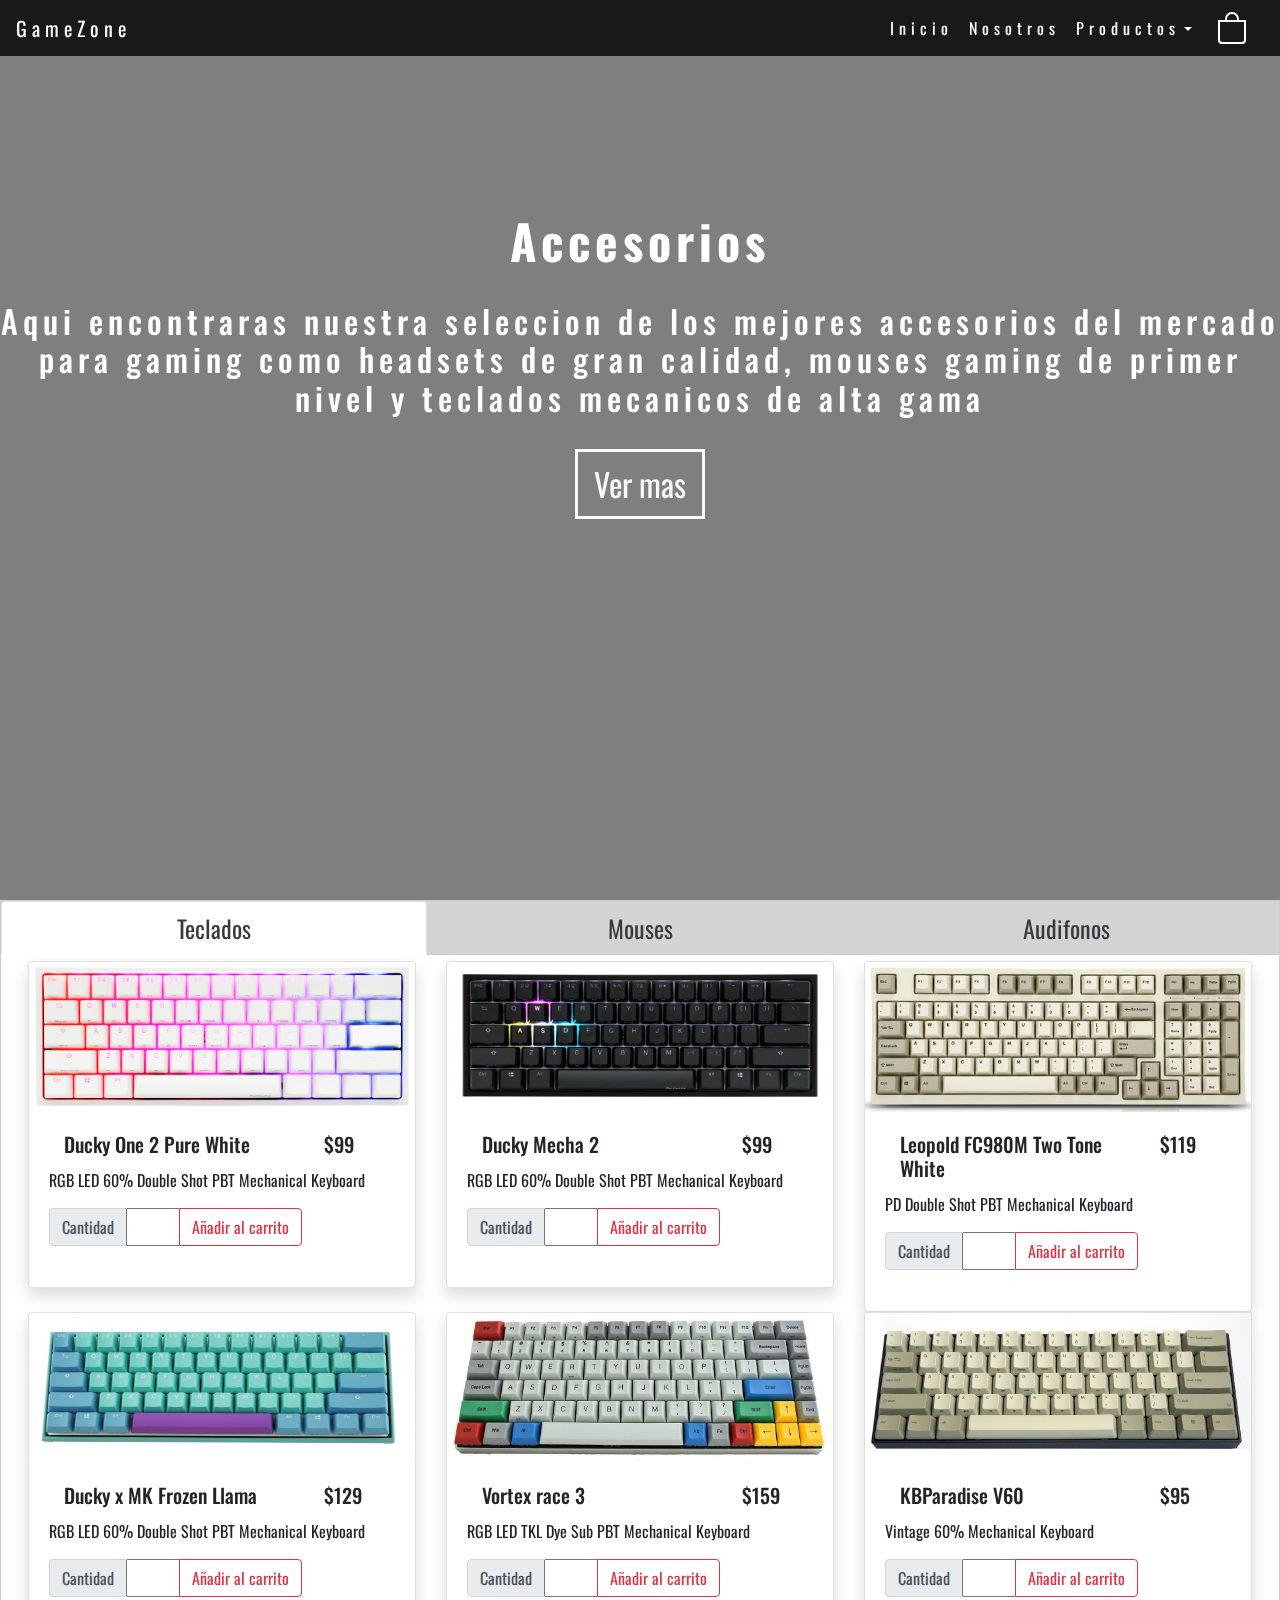
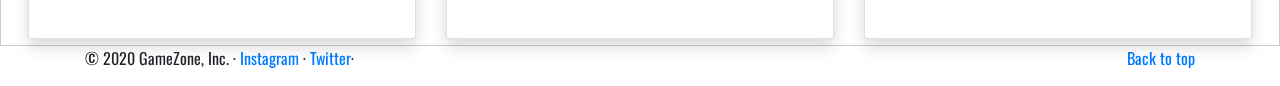
==== market_accesories.html @ f00ff8e8 "fix" ====
<!DOCTYPE html>
<html lang="ES">

<head>
	<!--metadata-->
	<meta charset="utf-8">
	<meta http-equiv="X-UA-Compatible" content="IE=edge">
	<meta charset="UTF-8">
	<meta name="viewport" content="width=device-width, initial-scale=1.0">
	<meta name="author" content="RogelioRivas">
	<meta name="keywords"
		content="vieojuegos,teclados, pc, gaming, audifonos, mouse, ratones, juegos,gamerzone, gamer zone, gamer, zone, tienda">
	<meta name="description"
		content="Tienda de videojuegos 100% Mexicana dedicada a ofrecer la mayor calidad en gaming al menor precio . En Gamer Zone tenemos los mejores productos y regalos para ti. Compra fácil, rápido y seguro">
	<meta name=”robots” content=”index, follow”>


	<!-- bootstrap4-->
	<link rel="stylesheet" href="https://stackpath.bootstrapcdn.com/bootstrap/4.5.2/css/bootstrap.min.css">
	<script src="https://code.jquery.com/jquery-3.5.1.slim.min.js"></script>
	<script src="https://cdn.jsdelivr.net/npm/popper.js@1.16.1/dist/umd/popper.min.js"></script>
	<script src="https://stackpath.bootstrapcdn.com/bootstrap/4.5.2/js/bootstrap.min.js"></script>

	<!--styles&scripts-->
	<link rel="stylesheet" type="text/css" href="css/normalize.css">
	<link rel="stylesheet" type="text/css" href="css/styles.css">
	<link rel="stylesheet" type="text/css" href="css/fixed.css">


	<!--icon-->
	<link rel="icon" type="image/vnd.microsoft.icon" href="media/img/favicon.png">

	<!--Fonts-->
	<link href="https://fonts.googleapis.com/css2?family=Oswald&display=swap" rel="stylesheet">

	<title> Market | Accesories </title>
</head>

<body>

	<nav class="navbar navbar-expand-lg navbar-dark fixed-top">

		<button class="navbar-toggler" type="button" data-toggle="collapse" data-target="#navbarSupportedContent"
			aria-controls="navbarSupportedContent" aria-label="Toggle navigation">
			<span class="navbar-toggler-icon"></span>
		</button>

		<a class="navbar-brand mx-auto" href="index.html">GameZone</a>

		<div class="collapse navbar-collapse" id="navbarSupportedContent">
			<ul class="navbar-nav ml-auto">
				<li class="nav-item active">
					<a class="nav-link" href="index.html#inicio">Inicio</a>
				</li>
				<li class="nav-item active">
					<a class="nav-link" href="index.html#about">Nosotros</a>
				</li>

				<li class="nav-item dropdown active">
					<a class="nav-link dropdown-toggle" href="#" id="navbarDropdown" role="button"
						data-toggle="dropdown" aria-haspopup="true">Productos</a>
					<div class="dropdown-menu" aria-labelledby="navbarDropdown">
						<a class="dropdown-item" href="market_pcgaming.html">PC Gaming</a>
						<a class="dropdown-item" href="market_consoles.html">Consolas</a>
						<a class="dropdown-item" href="market_accesories.html">Accesorios</a>
					</div>
				</li>

			</ul>
		</div>
		<a class="carrito" href="order.html" target="_blank">
			<svg width="4em" height="2em" viewBox="0 0 16 16" class="bi bi-bag" fill="white"
				xmlns="http://www.w3.org/2000/svg">
				<path fill-rule="evenodd"
					d="M8 1a2.5 2.5 0 0 0-2.5 2.5V4h5v-.5A2.5 2.5 0 0 0 8 1zm3.5 3v-.5a3.5 3.5 0 1 0-7 0V4H1v10a2 2 0 0 0 2 2h10a2 2 0 0 0 2-2V4h-3.5zM2 5v9a1 1 0 0 0 1 1h10a1 1 0 0 0 1-1V5H2z" />
			</svg>
		</a>
	</nav>
	<div id="inicio" class="video-background">
		<div class="video-wrap">
			<div id="videobg">
				<video id="bg" autoplay loop muted playsinline>
					<source src="media/video/videobgaccessories.mp4" alt="Video de videojuegos">
				</video>
			</div>
		</div>
	</div>

	<div class="caption text-center bg-transparent">
		<h1>Accesorios</h1>
		<h3>Aqui encontraras nuestra seleccion de los mejores accesorios del mercado para gaming como headsets de gran
			calidad, mouses gaming de primer nivel y teclados mecanicos de alta gama</h3>
		<br>
		<a class="btn btn-outline-light btn-lg" href="#accesorios">Ver mas</a>
	</div>

	<main id="accesorios">
		<div id="mainproducts">
			<ul id="myTab" class="nav nav-tabs nav-justified">
				<li class="nav-item">
					<a href="#teclados" class="nav-link active text-dark" data-toggle="tab">Teclados</a>
				</li>
				<li class="nav-item">
					<a href="#mouses" class="nav-link text-dark" data-toggle="tab">Mouses</a>
				</li>
				<li class="nav-item">
					<a href="#audifonos" class="nav-link text-dark" data-toggle="tab">Audifonos</a>
				</li>
			</ul>

			<div class="tab-content">
				<div class="tab-pane fade show active" id="teclados">
					<div class="row justify-content-center">
						<div class="col-md-4">
							<div class="card shadow">
								<div class="inner">
									<a href="https://www.youtube.com/watch?v=r7o9aTTIXhU" target="_bank">
										<img class="card-img-top" src="media/img/teclados/duckyone.png"
											alt="Duck yOne 2 Pure White">
									</a>

								</div>
								<div class="card-body">
									<div class="row">
										<div class="col">
											<h5 class="card-title">Ducky One 2 Pure White</h5>
										</div>
										<div class="col-sm-3">
											<h5 class="card-title">$99</h5>
										</div>
									</div>
									<p class="card-text">RGB LED 60% Double Shot PBT Mechanical Keyboard</p>
									<form action="" method="post">
										<div class="input-group mb-3">
											<div class="input-group-prepend">
												<label class="input-group-text"
													for="inputGroupSelect01">Cantidad</label>
											</div>
											<input class="input-group-addon" type="number" min="0" max="30">
											<div class="input-group-append">
												<button class="btn btn-outline-danger" type="submit">Añadir al
													carrito</button>
											</div>
										</div>
									</form>
								</div>
							</div>
						</div>
						<div class="col-md-4">
							<div class="card shadow">
								<div class="inner">
									<a href="https://www.youtube.com/watch?v=9G_Ec1Y_M8A" target="_blank">
										<img class="card-img-top" src="media/img/teclados/duckymecha2.png"
											alt="Ducky Mecha 2">
									</a>
								</div>
								<div class="card-body">
									<div class="row">
										<div class="col">
											<h5 class="card-title">Ducky Mecha 2</h5>
										</div>
										<div class="col-md-3">
											<h5 class="card-title">$99</h5>
										</div>
									</div>
									<p class="card-text">RGB LED 60% Double Shot PBT Mechanical Keyboard</p>
									<form action="" method="post">
										<div class="input-group mb-3">
											<div class="input-group-prepend">
												<label class="input-group-text"
													for="inputGroupSelect01">Cantidad</label>
											</div>
											<input class="input-group-addon" type="number" min="0" max="30">
											<div class="input-group-append">
												<button class="btn btn-outline-danger" type="submit">Añadir al
													carrito</button>
											</div>
										</div>
									</form>
								</div>
							</div>
						</div>
						<div class="col-md-4">
							<div class="card shadow">
								<div class="inner">
									<a href="https://www.youtube.com/watch?v=pYU6gdIrUBc" target="_blank">
										<img class="card-img-top" src="media/img/teclados/leopold.png"
											alt="leopold FC980M">
									</a>
								</div>
								<div class="card-body">
									<div class="row">
										<div class="col">
											<h5 class="card-title">Leopold FC980M Two Tone White</h5>
										</div>
										<div class="col-md-3">
											<h5 class="card-title">$119</h5>
										</div>
									</div>
									<p class="card-text">PD Double Shot PBT Mechanical Keyboard</p>
									<form action="" method="post">
										<div class="input-group mb-3">
											<div class="input-group-prepend">
												<label class="input-group-text"
													for="inputGroupSelect01">Cantidad</label>
											</div>
											<input class="input-group-addon" type="number" min="0" max="30">
											<div class="input-group-append">
												<button class="btn btn-outline-danger" type="submit">Añadir al
													carrito</button>
											</div>
										</div>
									</form>
								</div>
							</div>
						</div>
					</div>
					<div class="row justify-content-center">
						<div class="col-md-4">
							<div class="card shadow">
								<div class="inner">
									<a href="https://www.youtube.com/watch?v=VwW0B1rd9xk" target="_blank">
										<img class="card-img-top" src="media/img/teclados/frozenllama.jpg	"
											alt="Frozen Llama">
									</a>

								</div>
								<div class="card-body">
									<div class="row">
										<div class="col">
											<h5 class="card-title">Ducky x MK Frozen Llama</h5>
										</div>
										<div class="col-md-3">
											<h5 class="card-title">$129</h5>
										</div>
									</div>
									<p class="card-text">RGB LED 60% Double Shot PBT Mechanical Keyboard</p>
									<form action="" method="post">
										<div class="input-group mb-3">
											<div class="input-group-prepend">
												<label class="input-group-text"
													for="inputGroupSelect01">Cantidad</label>
											</div>
											<input class="input-group-addon" type="number" min="0" max="30">
											<div class="input-group-append">
												<button class="btn btn-outline-danger" type="submit">Añadir al
													carrito</button>
											</div>
										</div>
									</form>
								</div>
							</div>
						</div>
						<div class="col-md-4">
							<div class="card shadow">
								<div class="inner">
									<a href="https://www.youtube.com/watch?v=yn0coIQa5_Y" target="_blank">
										<img class="card-img-top" src="media/img/teclados/vortex.jpg"
											alt="vortex race 3">
									</a>
								</div>
								<div class="card-body">
									<div class="row">
										<div class="col">
											<h5 class="card-title">Vortex race 3</h5>
										</div>
										<div class="col-md-3">
											<h5 class="card-title">$159</h5>
										</div>
									</div>
									<p class="card-text">RGB LED TKL Dye Sub PBT Mechanical Keyboard</p>
									<form action="" method="post">
										<div class="input-group mb-3">
											<div class="input-group-prepend">
												<label class="input-group-text"
													for="inputGroupSelect01">Cantidad</label>
											</div>
											<input class="input-group-addon" type="number" min="0" max="30">
											<div class="input-group-append">
												<button class="btn btn-outline-danger" type="submit">Añadir al
													carrito</button>
											</div>
										</div>
									</form>
								</div>
							</div>
						</div>

						<div class="col-md-4">
							<div class="card shadow">
								<div class="inner">
									<a href="https://www.youtube.com/watch?v=9tGRHYr_Q3o" target="_blank">
										<img class="card-img-top" src="media/img/teclados/kbparadise.jpg"
											alt="KBParadise V60">
									</a>

								</div>
								<div class="card-body">
									<div class="row">
										<div class="col">
											<h5 class="card-title">KBParadise V60</h5>
										</div>
										<div class="col-md-3">
											<h5 class="card-title">$95</h5>
										</div>
									</div>
									<p class="card-text">Vintage 60% Mechanical Keyboard</p>
									<form action="" method="post">
										<div class="input-group mb-3">
											<div class="input-group-prepend">
												<label class="input-group-text"
													for="inputGroupSelect01">Cantidad</label>
											</div>
											<input class="input-group-addon" type="number" min="0" max="30">
											<div class="input-group-append">
												<button class="btn btn-outline-danger" type="submit">Añadir al
													carrito</button>
											</div>
										</div>
									</form>
								</div>
							</div>
						</div>
					</div>

				</div>
				<div class="tab-pane fade" id="mouses">

					<div class="row justify-content-center">
						<div class="col-md-4">
							<div class="card shadow">
								<div class="inner">
									<a href="https://www.youtube.com/watch?v=8dmCa5KvjOw" target="_bank">
										<img class="card-img-top" src="media/img/mouses/g203.png" alt="Logitecg G203">
									</a>

								</div>
								<div class="card-body">
									<div class="row">
										<div class="col">
											<h5 class="card-title">G203</h5>
										</div>
										<div class="col-sm-3">
											<h5 class="card-title">$25</h5>
										</div>
									</div>
									<p class="card-text">Mouse gaming LIGHTSYNC</p>
									<form action="" method="post">
										<div class="input-group mb-3">
											<div class="input-group-prepend">
												<label class="input-group-text"
													for="inputGroupSelect01">Cantidad</label>
											</div>
											<input class="input-group-addon" type="number" min="0" max="30">
											<div class="input-group-append">
												<button class="btn btn-outline-danger" type="submit">Añadir al
													carrito</button>
											</div>
										</div>
									</form>
								</div>
							</div>
						</div>
						<div class="col-md-4">
							<div class="card shadow">
								<div class="inner">
									<a href="https://www.youtube.com/watch?v=l5YPwXuIxi4&t" target="_bank">
										<img class="card-img-top" src="media/img/mouses/g403.png" alt="Logitecg G403">
									</a>

								</div>
								<div class="card-body">
									<div class="row">
										<div class="col">
											<h5 class="card-title">G403</h5>
										</div>
										<div class="col-sm-3">
											<h5 class="card-title">$60</h5>
										</div>
									</div>
									<p class="card-text">Mouse gaming HERO</p>
									<form action="" method="post">
										<div class="input-group mb-3">
											<div class="input-group-prepend">
												<label class="input-group-text"
													for="inputGroupSelect01">Cantidad</label>
											</div>
											<input class="input-group-addon" type="number" min="0" max="30">
											<div class="input-group-append">
												<button class="btn btn-outline-danger" type="submit">Añadir al
													carrito</button>
											</div>
										</div>
									</form>
								</div>
							</div>
						</div>
						<div class="col-md-4">
							<div class="card shadow">
								<div class="inner">
									<a href="https://www.youtube.com/watch?v=JHqYAC4X4cA" target="_bank">
										<img class="card-img-top" src="media/img/mouses/g502.png" alt="Logitecg G502">
									</a>

								</div>
								<div class="card-body">
									<div class="row">
										<div class="col">
											<h5 class="card-title">G502</h5>
										</div>
										<div class="col-sm-3">
											<h5 class="card-title">$140</h5>
										</div>
									</div>
									<p class="card-text">Mouse gaming inalambrico LIGHTSPEED</p>
									<form action="" method="post">
										<div class="input-group mb-3">
											<div class="input-group-prepend">
												<label class="input-group-text"
													for="inputGroupSelect01">Cantidad</label>
											</div>
											<input class="input-group-addon" type="number" min="0" max="30">
											<div class="input-group-append">
												<button class="btn btn-outline-danger" type="submit">Añadir al
													carrito</button>
											</div>
										</div>
									</form>
								</div>
							</div>
						</div>
					</div>
					<div class="row justify-content-center">
						<div class="col-md-4">
							<div class="card shadow">
								<div class="inner">
									<a href="https://www.youtube.com/watch?v=L-tDU524z1o" target="_bank">
										<img class="card-img-top" src="media/img/mouses/g604.png" alt="G604">
									</a>
								</div>
								<div class="card-body">
									<div class="row">
										<div class="col">
											<h5 class="card-title">G604</h5>
										</div>
										<div class="col-sm-3">
											<h5 class="card-title">$110</h5>
										</div>
									</div>
									<p class="card-text">Mouse gaming inalambrico LIGHTSPEED</p>
									<form action="" method="post">
										<div class="input-group mb-3">
											<div class="input-group-prepend">
												<label class="input-group-text"
													for="inputGroupSelect01">Cantidad</label>
											</div>
											<input class="input-group-addon" type="number" min="0" max="30">
											<div class="input-group-append">
												<button class="btn btn-outline-danger" type="submit">Añadir al
													carrito</button>
											</div>
										</div>
									</form>
								</div>
							</div>
						</div>
						<div class="col-md-4">
							<div class="card shadow">
								<div class="inner">
									<a href="https://www.youtube.com/watch?v=InX6le8s0kI" target="_bank">
										<img class="card-img-top" src="media/img/mouses/g703.png" alt="G703">
									</a>

								</div>
								<div class="card-body">
									<div class="row">
										<div class="col">
											<h5 class="card-title">G703</h5>
										</div>
										<div class="col-sm-3">
											<h5 class="card-title">$110</h5>
										</div>
									</div>
									<p class="card-text">Mouse gaming inalambrico LIGHTSPEED HERO</p>
									<form action="" method="post">
										<div class="input-group mb-3">
											<div class="input-group-prepend">
												<label class="input-group-text"
													for="inputGroupSelect01">Cantidad</label>
											</div>
											<input class="input-group-addon" type="number" min="0" max="30">
											<div class="input-group-append">
												<button class="btn btn-outline-danger" type="submit">Añadir al
													carrito</button>
											</div>
										</div>
									</form>
								</div>
							</div>
						</div>
						<div class="col-md-4">
							<div class="card shadow">
								<div class="inner">
									<a href="" target="_bank">
										<img class="card-img-top" src="media/img/mouses/g903.png" alt="G903">
									</a>

								</div>
								<div class="card-body">
									<div class="row">
										<div class="col">
											<h5 class="card-title">G903</h5>
										</div>
										<div class="col-sm-3">
											<h5 class="card-title">$175</h5>
										</div>
									</div>
									<p class="card-text">Mouse gaming inalambrico LIGHTSPEED HERO</p>
									<form action="" method="post">
										<div class="input-group mb-3">
											<div class="input-group-prepend">
												<label class="input-group-text"
													for="inputGroupSelect01">Cantidad</label>
											</div>
											<input class="input-group-addon" type="number" min="0" max="30">
											<div class="input-group-append">
												<button class="btn btn-outline-danger" type="submit">Añadir al
													carrito</button>
											</div>
										</div>
									</form>
								</div>
							</div>
						</div>
					</div>
				</div>
				<div class="tab-pane fade" id="audifonos">
					<div class="row justify-content-center">
						<div class="col-md-4">
							<div class="card shadow">
								<div class="inner">
									<a href="" target="_bank">
										<img class="card-img-top" src="media/img/audifonos/b3500.jpg"
											alt="Red Lemon B3500">
									</a>

								</div>
								<div class="card-body">
									<div class="row">
										<div class="col">
											<h5 class="card-title">B3500</h5>
										</div>
										<div class="col-sm-3">
											<h5 class="card-title">$80</h5>
										</div>
									</div>
									<p class="card-text">Audífonos Bluetooth Gamer Inalámbricos Plegables con Micrófono,
										Sonido Estéreo HD</p>
									<form action="" method="post">
										<div class="input-group mb-3">
											<div class="input-group-prepend">
												<label class="input-group-text"
													for="inputGroupSelect01">Cantidad</label>
											</div>
											<input class="input-group-addon" type="number" min="0" max="30">
											<div class="input-group-append">
												<button class="btn btn-outline-danger" type="submit">Añadir al
													carrito</button>
											</div>
										</div>
									</form>
								</div>
							</div>
						</div>
						<div class="col-md-4">
							<div class="card shadow">
								<div class="inner">
									<a href="" target="_bank">
										<img class="card-img-top" src="media/img/audifonos/g6000.jpg"
											alt="Red Lemon G6000">
									</a>

								</div>
								<div class="card-body">
									<div class="row">
										<div class="col">
											<h5 class="card-title">G6000</h5>
										</div>
										<div class="col-sm-3">
											<h5 class="card-title">$75</h5>
										</div>
									</div>
									<p class="card-text">Audífonos Gamer Sonido High Definition con Micrófono, Control
										de Volumen y Luz LED, AUX 3.5mm</p>
									<form action="" method="post">
										<div class="input-group mb-3">
											<div class="input-group-prepend">
												<label class="input-group-text"
													for="inputGroupSelect01">Cantidad</label>
											</div>
											<input class="input-group-addon" type="number" min="0" max="30">
											<div class="input-group-append">
												<button class="btn btn-outline-danger" type="submit">Añadir al
													carrito</button>
											</div>
										</div>
									</form>
								</div>
							</div>
						</div>
						<div class="col-md-4">
							<div class="card shadow">
								<div class="inner">
									<a href="" target="_bank">
										<img class="card-img-top" src="media/img/audifonos/g9000.jpg"
											alt="Red Lemon G9000">
									</a>

								</div>
								<div class="card-body">
									<div class="row">
										<div class="col">
											<h5 class="card-title">G9000</h5>
										</div>
										<div class="col-sm-3">
											<h5 class="card-title">$80</h5>
										</div>
									</div>
									<p class="card-text">Audífonos Gamer Sonido HD Estéreo 360°, Micrófono de
										Cancelación de Ruido y Luz LED</p>
									<form action="" method="post">
										<div class="input-group mb-3">
											<div class="input-group-prepend">
												<label class="input-group-text"
													for="inputGroupSelect01">Cantidad</label>
											</div>
											<input class="input-group-addon" type="number" min="0" max="30">
											<div class="input-group-append">
												<button class="btn btn-outline-danger" type="submit">Añadir al
													carrito</button>
											</div>
										</div>
									</form>
								</div>
							</div>
						</div>
					</div>
					<div class="row justify-content-center">
						<div class="col-md-4">
							<div class="card shadow">
								<div class="inner">
									<a href="" target="_bank">
										<img class="card-img-top" src="media/img/audifonos/overear.jpg"
											alt="Red Lemon Over Ear">
									</a>

								</div>
								<div class="card-body">
									<div class="row">
										<div class="col">
											<h5 class="card-title">RL Over Ear</h5>
										</div>
										<div class="col-sm-3">
											<h5 class="card-title">$40</h5>
										</div>
									</div>
									<p class="card-text">Audífonos tipo Diadema Over-Ear Plegables Sonido High
										Definition, Manos Libres, Cable Auxiliar 3.5mm</p>
									<form action="" method="post">
										<div class="input-group mb-3">
											<div class="input-group-prepend">
												<label class="input-group-text"
													for="inputGroupSelect01">Cantidad</label>
											</div>
											<input class="input-group-addon" type="number" min="0" max="30">
											<div class="input-group-append">
												<button class="btn btn-outline-danger" type="submit">Añadir al
													carrito</button>
											</div>
										</div>
									</form>
								</div>
							</div>
						</div>
						<div class="col-md-4">
							<div class="card shadow">
								<div class="inner">
									<a href="" target="_bank">
										<img class="card-img-top" src="media/img/audifonos/redlemonblue.jpg"
											alt="Red Lemon bluetooth">
									</a>

								</div>
								<div class="card-body">
									<div class="row">
										<div class="col">
											<h5 class="card-title">RL Bluetooth</h5>
										</div>
										<div class="col-sm-3">
											<h5 class="card-title">$50</h5>
										</div>
									</div>
									<p class="card-text">Audífonos Bluetooth Inalámbricos HD tipo Diadema, Manos Libres,
										Batería de Larga Duración, Aux 3.5mm</p>
									<form action="" method="post">
										<div class="input-group mb-3">
											<div class="input-group-prepend">
												<label class="input-group-text"
													for="inputGroupSelect01">Cantidad</label>
											</div>
											<input class="input-group-addon" type="number" min="0" max="30">
											<div class="input-group-append">
												<button class="btn btn-outline-danger" type="submit">Añadir al
													carrito</button>
											</div>
										</div>
									</form>
								</div>
							</div>
						</div>
						<div class="col-md-4">
							<div class="card shadow">
								<div class="inner">
									<a href="" target="_bank">
										<img class="card-img-top" src="media/img/audifonos/w1000.jpg"
											alt="Red Lemon W1000">
									</a>

								</div>
								<div class="card-body">
									<div class="row">
										<div class="col">
											<h5 class="card-title">W1000</h5>
										</div>
										<div class="col-sm-3">
											<h5 class="card-title">$60</h5>
										</div>
									</div>
									<p class="card-text">Audífonos Bluetooth Inalámbricos HD, Plegables Tipo Diadema,
										Manos Libres, Batería Recargable</p>
									<form action="" method="post">
										<div class="input-group mb-3">
											<div class="input-group-prepend">
												<label class="input-group-text"
													for="inputGroupSelect01">Cantidad</label>
											</div>
											<input class="input-group-addon" type="number" min="0" max="30">
											<div class="input-group-append">
												<button class="btn btn-outline-danger" type="submit">Añadir al
													carrito</button>
											</div>
										</div>
									</form>
								</div>
							</div>
						</div>
					</div>
				</div>
			</div>
		</div>
	</main>

	<footer class="container">
		<p class="float-right"><a href="#">Back to top</a></p>
		<p>&copy; 2020 GameZone, Inc. &middot; <a href="https://www.instagram.com/roge.dev/?hl=es-la"
				target="_blank">Instagram</a> &middot; <a href="https://twitter.com/rogedev"
				target="_blank">Twitter</a>&middot;</p>
	</footer>

</body>

</html>
---- css/styles.css ----
/* generales */

body {
	font-family: 'Oswald', sans-serif;
	overflow-x: hidden;
}

nav.navbar {
	background: rgba(0, 0, 0, 0.8);
	letter-spacing: 5px;
}

.navbar-text {
	background: white;
}

.navbar-brand:hover {
	border-bottom: .5px solid white;
}

.nav-link:hover {
	border-bottom: .5px solid white;
	color: white;
}

.dropdown:hover>.dropdown-menu {
	display: block;
}

.dropdown-item:hover {
	border-bottom: .5px solid black;
}

.video-background {
	position: relative;
	width: 100%;
	min-height: 100vh;
	background-color: rgba(0, 0, 0, 0.5);
}

.caption {
	color: white;
	position: absolute;
	top: 20%;
	width: 100%;
}

.caption h1 {
	letter-spacing: 5px;
	font-size: 3rem;
	font-weight: 700;
	text-shadow: 1.rem 1.rem 8.rem black;
}

.caption h3 {
	letter-spacing: 5px;
	font-size: 2rem;
	text-shadow: 1.rem 1.rem 8.rem black;

}

.caption .btn-lg {
	border-width: medium;
	border-radius: 0;
	font-size: 2rem;
}


.banner .btn-lg {
	position: absolute;
	border-radius: 0;
	left: 39%;
	top: 40%;
}


@media (max-width: 768px) {
	.navbar-brand {
		position: absolute;
		left: 38%;
		top: 10px;
	}

	.carrito {
		position: absolute;
		left: 85%;
		top: 10px;
	}

	.caption h1 {
		letter-spacing: 2.5px;
		font-size: 3rem;
	}

	.caption h3 {
		letter-spacing: 2.5px;
		font-size: 1.5rem;
	}

	.caption .btn-lg {

		font-size: 1.5rem;
	}

	.banner .btn-lg {
		position: absolute;
		border-radius: 0;
		left: 36%;
		top: 40%;
	}
}


@media (max-width: 400px) {
	.carrito {
		position: absolute;
		left: 75%;
		top: 10px;
	}
}

/*accesorios */
#myTab {
	border: 1px solid #ccc;
	background-color: #eeeeee;
}

#myTab .nav-item {
	background-color: #cccc;
	border: none;
	transition: 0.3s;
	font-size: 1.5em;
	color: black;
}

#myTab .nav-item:hover {
	background-color: #89beb3;

}

.tab-content {
	padding: 6px 12px;
	border: 1px solid #ccc;
	border-top: none;
}


.card {
	padding-bottom: 5px;
	width: 100%;

}

.inner {
	overflow: hidden;
}

.inner img {
	transition: all 1.5s ease;
}

.inner img:hover {
	transform: scale(1.5);
}

#teclados .card img {
	height: 150px;
}

#mouses .card img {
	height: 300px;
}

#pcgaming .card img {
	height: 400px:
}

.imgorder {
	position: relative;
	left: 33%;
	width: 400px;
	height: 400px;
}



@media (max-width: 768px) {
	.imgorder {
		left: 5%;
	}
}
---- css/fixed.css ----
/*--- Bootstrap Mobile Gutter Fix --*/
.row, .container-fluid {
margin-left: 0px!important;
margin-right: 0px!important;
}

/*--- Fixed Video Background iOS/Mobile Style--*/
.video-wrap {
  clip: rect(0, auto, auto, 0);
  position: absolute;
  top: 0;
  left: 0;
  width: 100%;
  height: 100%;
}
#video {
  position: fixed;
  display: block;
  top: 0;
  left: 0;
  width: 100%;
  height: 100%;
  background-size: cover;
  background-position: center center;
  -webkit-transform: translateZ(0);
          transform: translateZ(0);
  will-change: transform;
  z-index: -1000;
}
video {
  position: fixed;
  top: 50%;
  left: 50%;
  min-width: 100%;
  min-height: 100%;
  width: auto;
  height: auto;
  z-index: -100;
  transform: translateX(-50%) translateY(-50%);
  background: url('') no-repeat;
  background-size: cover;
  transition: 1s opacity;
}
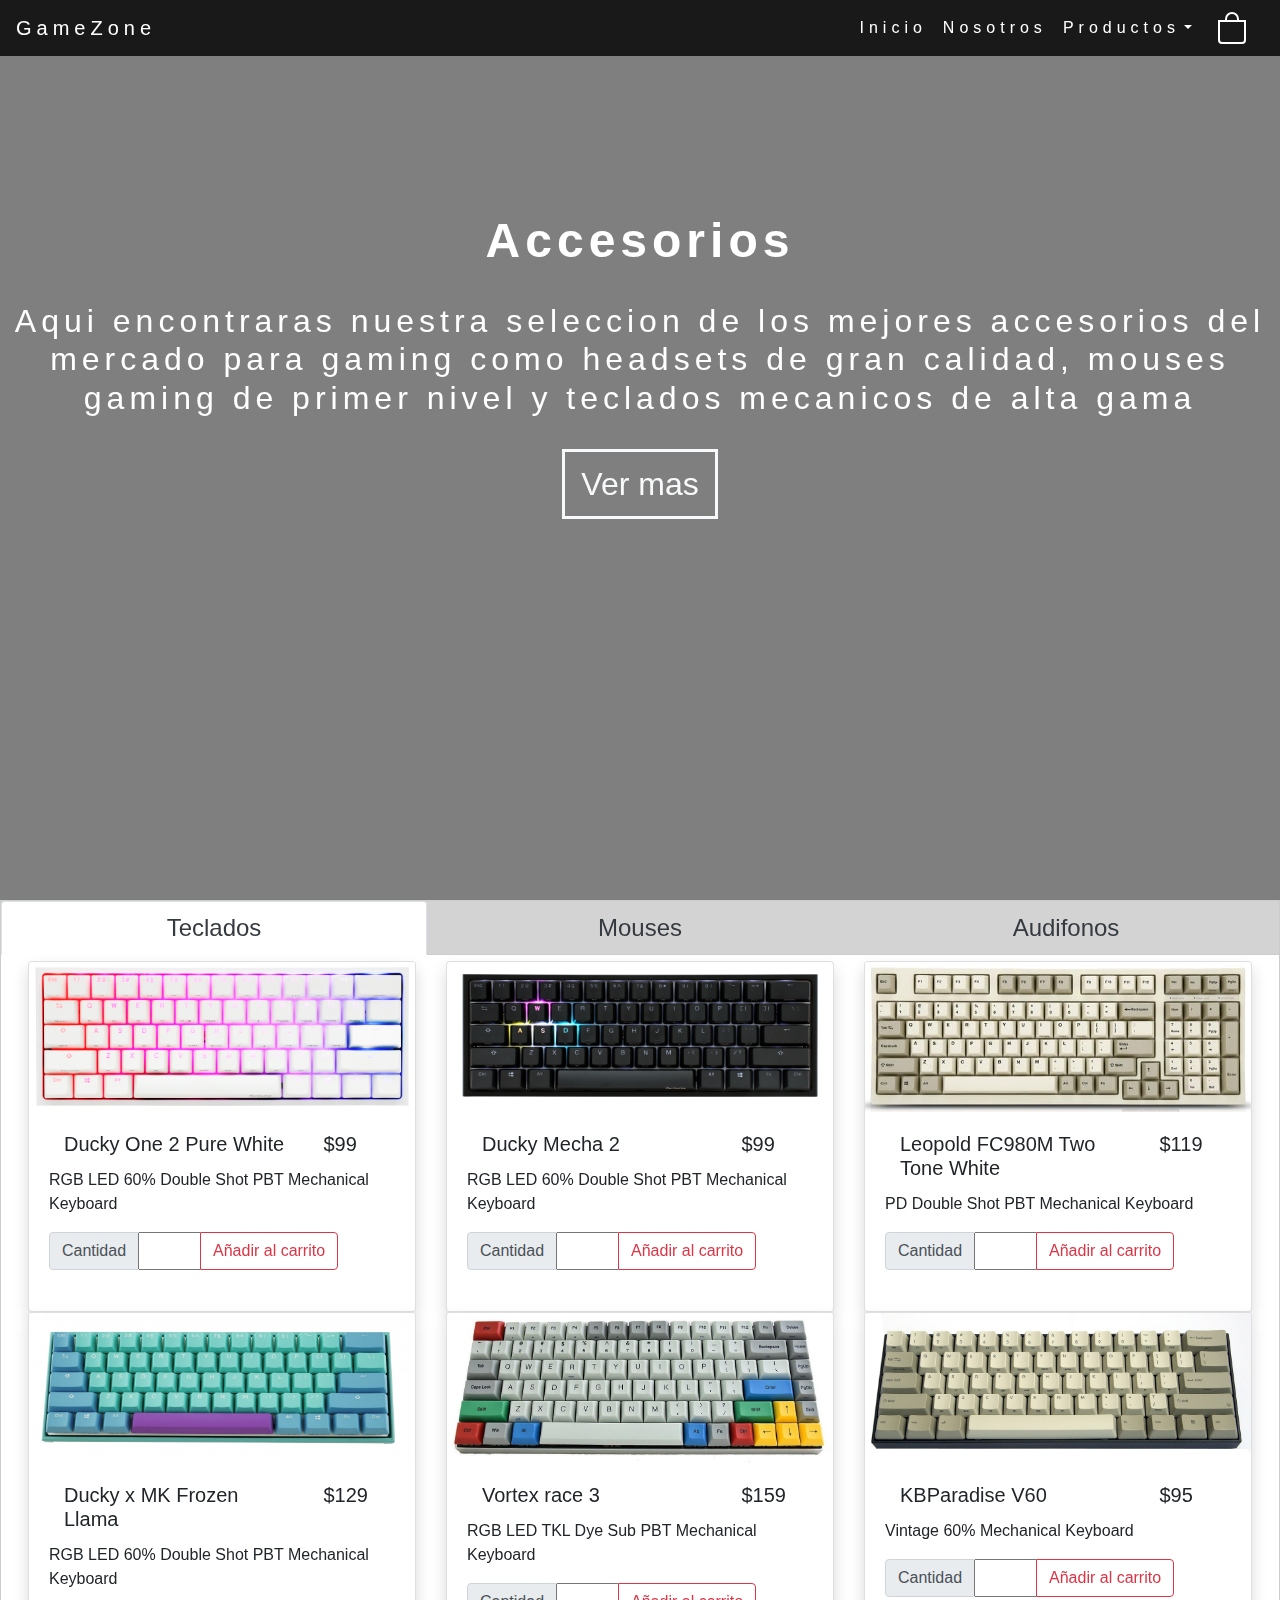
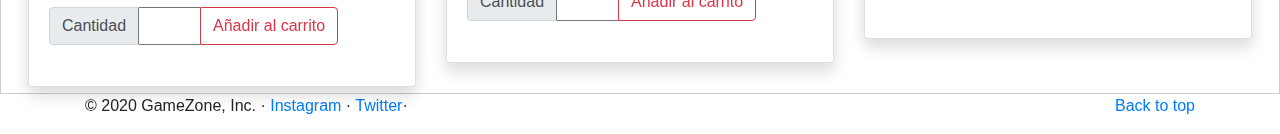
==== commit 4bf2e315: "final commit???" ====
--- a/market_accesories.html
+++ b/market_accesories.html
@@ -31,7 +31,7 @@
 	<link rel="icon" type="image/vnd.microsoft.icon" href="media/img/favicon.png">
 
 	<!--Fonts-->
-	<link href="https://fonts.googleapis.com/css2?family=Oswald&display=swap" rel="stylesheet">
+	<link href="https://fonts.googleapis.com/css2?family=Kumbh+Sans" rel="stylesheet">
 
 	<title> Market | Accesories </title>
 </head>
@@ -68,7 +68,7 @@
 
 			</ul>
 		</div>
-		<a class="carrito" href="order.html" target="_blank">
+		<a class="carrito" href="order.php" target="_blank">
 			<svg width="4em" height="2em" viewBox="0 0 16 16" class="bi bi-bag" fill="white"
 				xmlns="http://www.w3.org/2000/svg">
 				<path fill-rule="evenodd"
@@ -79,7 +79,7 @@
 	<div id="inicio" class="video-background">
 		<div class="video-wrap">
 			<div id="videobg">
-				<video id="bg" autoplay loop muted playsinline>
+				<video loading="lazy" id="bg" autoplay loop muted playsinline>
 					<source src="media/video/videobgaccessories.mp4" alt="Video de videojuegos">
 				</video>
 			</div>
@@ -114,8 +114,8 @@
 						<div class="col-md-4">
 							<div class="card shadow">
 								<div class="inner">
-									<a href="https://www.youtube.com/watch?v=r7o9aTTIXhU" target="_bank">
-										<img class="card-img-top" src="media/img/teclados/duckyone.png"
+									<a href="https://www.youtube.com/watch?v=r7o9aTTIXhU" target="_blank">
+										<img class="card-img-top" loading="lazy" src="media/img/teclados/duckyone.png"
 											alt="Duck yOne 2 Pure White">
 									</a>
 
@@ -130,15 +130,18 @@
 										</div>
 									</div>
 									<p class="card-text">RGB LED 60% Double Shot PBT Mechanical Keyboard</p>
-									<form action="" method="post">
-										<div class="input-group mb-3">
-											<div class="input-group-prepend">
-												<label class="input-group-text"
-													for="inputGroupSelect01">Cantidad</label>
-											</div>
-											<input class="input-group-addon" type="number" min="0" max="30">
-											<div class="input-group-append">
-												<button class="btn btn-outline-danger" type="submit">Añadir al
+									<form action="crud/control.php" method="post">
+										<input hidden name="name" type="text" value="Ducky One">
+										<input hidden name="price" type="number" value="99">
+										<div class="input-group mb-3">
+											<div class="input-group-prepend">
+												<label class="input-group-text"
+													for="inputGroupSelect01">Cantidad</label>
+											</div>
+											<input class="input-group-addon" type="number" min="0" max="30">
+											<div class="input-group-append">
+												<button class="btn btn-outline-danger" name="agregar"
+													type="submit">Añadir al
 													carrito</button>
 											</div>
 										</div>
@@ -150,8 +153,8 @@
 							<div class="card shadow">
 								<div class="inner">
 									<a href="https://www.youtube.com/watch?v=9G_Ec1Y_M8A" target="_blank">
-										<img class="card-img-top" src="media/img/teclados/duckymecha2.png"
-											alt="Ducky Mecha 2">
+										<img class="card-img-top" loading="lazy"
+											src="media/img/teclados/duckymecha2.png" alt="Ducky Mecha 2">
 									</a>
 								</div>
 								<div class="card-body">
@@ -164,15 +167,18 @@
 										</div>
 									</div>
 									<p class="card-text">RGB LED 60% Double Shot PBT Mechanical Keyboard</p>
-									<form action="" method="post">
-										<div class="input-group mb-3">
-											<div class="input-group-prepend">
-												<label class="input-group-text"
-													for="inputGroupSelect01">Cantidad</label>
-											</div>
-											<input class="input-group-addon" type="number" min="0" max="30">
-											<div class="input-group-append">
-												<button class="btn btn-outline-danger" type="submit">Añadir al
+									<form action="crud/control.php" method="post">
+										<input hidden name="name" type="text" value="DuckyMecha">
+										<input hidden name="price" type="number" value="99">
+										<div class="input-group mb-3">
+											<div class="input-group-prepend">
+												<label class="input-group-text"
+													for="inputGroupSelect01">Cantidad</label>
+											</div>
+											<input class="input-group-addon" type="number" min="0" max="30">
+											<div class="input-group-append">
+												<button class="btn btn-outline-danger" name="agregar"
+													type="submit">Añadir al
 													carrito</button>
 											</div>
 										</div>
@@ -184,7 +190,7 @@
 							<div class="card shadow">
 								<div class="inner">
 									<a href="https://www.youtube.com/watch?v=pYU6gdIrUBc" target="_blank">
-										<img class="card-img-top" src="media/img/teclados/leopold.png"
+										<img class="card-img-top" loading="lazy" src="media/img/teclados/leopold.png"
 											alt="leopold FC980M">
 									</a>
 								</div>
@@ -198,15 +204,18 @@
 										</div>
 									</div>
 									<p class="card-text">PD Double Shot PBT Mechanical Keyboard</p>
-									<form action="" method="post">
-										<div class="input-group mb-3">
-											<div class="input-group-prepend">
-												<label class="input-group-text"
-													for="inputGroupSelect01">Cantidad</label>
-											</div>
-											<input class="input-group-addon" type="number" min="0" max="30">
-											<div class="input-group-append">
-												<button class="btn btn-outline-danger" type="submit">Añadir al
+									<form action="crud/control.php" method="post">
+										<input hidden name="name" type="text" value="Leopold">
+										<input hidden name="price" type="number" value="119">
+										<div class="input-group mb-3">
+											<div class="input-group-prepend">
+												<label class="input-group-text"
+													for="inputGroupSelect01">Cantidad</label>
+											</div>
+											<input class="input-group-addon" type="number" min="0" max="30">
+											<div class="input-group-append">
+												<button class="btn btn-outline-danger" name="agregar"
+													type="submit">Añadir al
 													carrito</button>
 											</div>
 										</div>
@@ -220,8 +229,8 @@
 							<div class="card shadow">
 								<div class="inner">
 									<a href="https://www.youtube.com/watch?v=VwW0B1rd9xk" target="_blank">
-										<img class="card-img-top" src="media/img/teclados/frozenllama.jpg	"
-											alt="Frozen Llama">
+										<img class="card-img-top" loading="lazy"
+											src="media/img/teclados/frozenllama.jpg	" alt="Frozen Llama">
 									</a>
 
 								</div>
@@ -235,15 +244,18 @@
 										</div>
 									</div>
 									<p class="card-text">RGB LED 60% Double Shot PBT Mechanical Keyboard</p>
-									<form action="" method="post">
-										<div class="input-group mb-3">
-											<div class="input-group-prepend">
-												<label class="input-group-text"
-													for="inputGroupSelect01">Cantidad</label>
-											</div>
-											<input class="input-group-addon" type="number" min="0" max="30">
-											<div class="input-group-append">
-												<button class="btn btn-outline-danger" type="submit">Añadir al
+									<form action="crud/control.php" method="post">
+										<input hidden name="name" type="text" value="FrozenLlama">
+										<input hidden name="price" type="number" value="129">
+										<div class="input-group mb-3">
+											<div class="input-group-prepend">
+												<label class="input-group-text"
+													for="inputGroupSelect01">Cantidad</label>
+											</div>
+											<input class="input-group-addon" type="number" min="0" max="30">
+											<div class="input-group-append">
+												<button class="btn btn-outline-danger" name="agregar"
+													type="submit">Añadir al
 													carrito</button>
 											</div>
 										</div>
@@ -255,7 +267,7 @@
 							<div class="card shadow">
 								<div class="inner">
 									<a href="https://www.youtube.com/watch?v=yn0coIQa5_Y" target="_blank">
-										<img class="card-img-top" src="media/img/teclados/vortex.jpg"
+										<img class="card-img-top" loading="lazy" src="media/img/teclados/vortex.jpg"
 											alt="vortex race 3">
 									</a>
 								</div>
@@ -269,15 +281,18 @@
 										</div>
 									</div>
 									<p class="card-text">RGB LED TKL Dye Sub PBT Mechanical Keyboard</p>
-									<form action="" method="post">
-										<div class="input-group mb-3">
-											<div class="input-group-prepend">
-												<label class="input-group-text"
-													for="inputGroupSelect01">Cantidad</label>
-											</div>
-											<input class="input-group-addon" type="number" min="0" max="30">
-											<div class="input-group-append">
-												<button class="btn btn-outline-danger" type="submit">Añadir al
+									<form action="crud/control.php" method="post">
+										<input hidden name="name" type="text" value="Vortex">
+										<input hidden name="price" type="number" value="159">
+										<div class="input-group mb-3">
+											<div class="input-group-prepend">
+												<label class="input-group-text"
+													for="inputGroupSelect01">Cantidad</label>
+											</div>
+											<input class="input-group-addon" type="number" min="0" max="30">
+											<div class="input-group-append">
+												<button class="btn btn-outline-danger" name="agregar"
+													type="submit">Añadir al
 													carrito</button>
 											</div>
 										</div>
@@ -290,7 +305,7 @@
 							<div class="card shadow">
 								<div class="inner">
 									<a href="https://www.youtube.com/watch?v=9tGRHYr_Q3o" target="_blank">
-										<img class="card-img-top" src="media/img/teclados/kbparadise.jpg"
+										<img class="card-img-top" loading="lazy" src="media/img/teclados/kbparadise.jpg"
 											alt="KBParadise V60">
 									</a>
 
@@ -305,15 +320,18 @@
 										</div>
 									</div>
 									<p class="card-text">Vintage 60% Mechanical Keyboard</p>
-									<form action="" method="post">
-										<div class="input-group mb-3">
-											<div class="input-group-prepend">
-												<label class="input-group-text"
-													for="inputGroupSelect01">Cantidad</label>
-											</div>
-											<input class="input-group-addon" type="number" min="0" max="30">
-											<div class="input-group-append">
-												<button class="btn btn-outline-danger" type="submit">Añadir al
+									<form action="crud/control.php" method="post">
+										<input hidden name="name" type="text" value="KBParadise">
+										<input hidden name="price" type="number" value="95">
+										<div class="input-group mb-3">
+											<div class="input-group-prepend">
+												<label class="input-group-text"
+													for="inputGroupSelect01">Cantidad</label>
+											</div>
+											<input class="input-group-addon" type="number" min="0" max="30">
+											<div class="input-group-append">
+												<button class="btn btn-outline-danger" name="agregar"
+													type="submit">Añadir al
 													carrito</button>
 											</div>
 										</div>
@@ -330,8 +348,9 @@
 						<div class="col-md-4">
 							<div class="card shadow">
 								<div class="inner">
-									<a href="https://www.youtube.com/watch?v=8dmCa5KvjOw" target="_bank">
-										<img class="card-img-top" src="media/img/mouses/g203.png" alt="Logitecg G203">
+									<a href="https://www.youtube.com/watch?v=8dmCa5KvjOw" target="_blank">
+										<img class="card-img-top" loading="lazy" src="media/img/mouses/g203.png"
+											alt="Logitecg G203">
 									</a>
 
 								</div>
@@ -345,27 +364,31 @@
 										</div>
 									</div>
 									<p class="card-text">Mouse gaming LIGHTSYNC</p>
-									<form action="" method="post">
-										<div class="input-group mb-3">
-											<div class="input-group-prepend">
-												<label class="input-group-text"
-													for="inputGroupSelect01">Cantidad</label>
-											</div>
-											<input class="input-group-addon" type="number" min="0" max="30">
-											<div class="input-group-append">
-												<button class="btn btn-outline-danger" type="submit">Añadir al
-													carrito</button>
-											</div>
-										</div>
-									</form>
-								</div>
-							</div>
-						</div>
-						<div class="col-md-4">
-							<div class="card shadow">
-								<div class="inner">
-									<a href="https://www.youtube.com/watch?v=l5YPwXuIxi4&t" target="_bank">
-										<img class="card-img-top" src="media/img/mouses/g403.png" alt="Logitecg G403">
+									<form action="crud/control.php" method="post">
+										<input hidden name="name" type="text" value="g203">
+										<input hidden name="price" type="number" value="25">
+										<div class="input-group mb-3">
+											<div class="input-group-prepend">
+												<label class="input-group-text"
+													for="inputGroupSelect01">Cantidad</label>
+											</div>
+											<input class="input-group-addon" type="number" min="0" max="30">
+											<div class="input-group-append">
+												<button class="btn btn-outline-danger" name="agregar"
+													type="submit">Añadir al
+													carrito</button>
+											</div>
+										</div>
+									</form>
+								</div>
+							</div>
+						</div>
+						<div class="col-md-4">
+							<div class="card shadow">
+								<div class="inner">
+									<a href="https://www.youtube.com/watch?v=l5YPwXuIxi4&t" target="_blank">
+										<img class="card-img-top" loading="lazy" src="media/img/mouses/g403.png"
+											alt="Logitecg G403">
 									</a>
 
 								</div>
@@ -379,27 +402,31 @@
 										</div>
 									</div>
 									<p class="card-text">Mouse gaming HERO</p>
-									<form action="" method="post">
-										<div class="input-group mb-3">
-											<div class="input-group-prepend">
-												<label class="input-group-text"
-													for="inputGroupSelect01">Cantidad</label>
-											</div>
-											<input class="input-group-addon" type="number" min="0" max="30">
-											<div class="input-group-append">
-												<button class="btn btn-outline-danger" type="submit">Añadir al
-													carrito</button>
-											</div>
-										</div>
-									</form>
-								</div>
-							</div>
-						</div>
-						<div class="col-md-4">
-							<div class="card shadow">
-								<div class="inner">
-									<a href="https://www.youtube.com/watch?v=JHqYAC4X4cA" target="_bank">
-										<img class="card-img-top" src="media/img/mouses/g502.png" alt="Logitecg G502">
+									<form action="crud/control.php" method="post">
+										<input hidden name="name" type="text" value="Leopold">
+										<input hidden name="price" type="number" value="119">
+										<div class="input-group mb-3">
+											<div class="input-group-prepend">
+												<label class="input-group-text"
+													for="inputGroupSelect01">Cantidad</label>
+											</div>
+											<input class="input-group-addon" type="number" min="0" max="30">
+											<div class="input-group-append">
+												<button class="btn btn-outline-danger" name="agregar"
+													type="submit">Añadir al
+													carrito</button>
+											</div>
+										</div>
+									</form>
+								</div>
+							</div>
+						</div>
+						<div class="col-md-4">
+							<div class="card shadow">
+								<div class="inner">
+									<a href="https://www.youtube.com/watch?v=JHqYAC4X4cA" target="_blank">
+										<img class="card-img-top" loading="lazy" src="media/img/mouses/g502.png"
+											alt="Logitecg G502">
 									</a>
 
 								</div>
@@ -413,15 +440,18 @@
 										</div>
 									</div>
 									<p class="card-text">Mouse gaming inalambrico LIGHTSPEED</p>
-									<form action="" method="post">
-										<div class="input-group mb-3">
-											<div class="input-group-prepend">
-												<label class="input-group-text"
-													for="inputGroupSelect01">Cantidad</label>
-											</div>
-											<input class="input-group-addon" type="number" min="0" max="30">
-											<div class="input-group-append">
-												<button class="btn btn-outline-danger" type="submit">Añadir al
+									<form action="crud/control.php" method="post">
+										<input hidden name="name" type="text" value="g502">
+										<input hidden name="price" type="number" value="140">
+										<div class="input-group mb-3">
+											<div class="input-group-prepend">
+												<label class="input-group-text"
+													for="inputGroupSelect01">Cantidad</label>
+											</div>
+											<input class="input-group-addon" type="number" min="0" max="30">
+											<div class="input-group-append">
+												<button class="btn btn-outline-danger" name="agregar"
+													type="submit">Añadir al
 													carrito</button>
 											</div>
 										</div>
@@ -434,8 +464,9 @@
 						<div class="col-md-4">
 							<div class="card shadow">
 								<div class="inner">
-									<a href="https://www.youtube.com/watch?v=L-tDU524z1o" target="_bank">
-										<img class="card-img-top" src="media/img/mouses/g604.png" alt="G604">
+									<a href="https://www.youtube.com/watch?v=L-tDU524z1o" target="_blank">
+										<img class="card-img-top" loading="lazy" src="media/img/mouses/g604.png"
+											alt="G604">
 									</a>
 								</div>
 								<div class="card-body">
@@ -448,27 +479,31 @@
 										</div>
 									</div>
 									<p class="card-text">Mouse gaming inalambrico LIGHTSPEED</p>
-									<form action="" method="post">
-										<div class="input-group mb-3">
-											<div class="input-group-prepend">
-												<label class="input-group-text"
-													for="inputGroupSelect01">Cantidad</label>
-											</div>
-											<input class="input-group-addon" type="number" min="0" max="30">
-											<div class="input-group-append">
-												<button class="btn btn-outline-danger" type="submit">Añadir al
-													carrito</button>
-											</div>
-										</div>
-									</form>
-								</div>
-							</div>
-						</div>
-						<div class="col-md-4">
-							<div class="card shadow">
-								<div class="inner">
-									<a href="https://www.youtube.com/watch?v=InX6le8s0kI" target="_bank">
-										<img class="card-img-top" src="media/img/mouses/g703.png" alt="G703">
+									<form action="crud/control.php" method="post">
+										<input hidden name="name" type="text" value="g604">
+										<input hidden name="price" type="number" value="110">
+										<div class="input-group mb-3">
+											<div class="input-group-prepend">
+												<label class="input-group-text"
+													for="inputGroupSelect01">Cantidad</label>
+											</div>
+											<input class="input-group-addon" type="number" min="0" max="30">
+											<div class="input-group-append">
+												<button class="btn btn-outline-danger" name="agregar"
+													type="submit">Añadir al
+													carrito</button>
+											</div>
+										</div>
+									</form>
+								</div>
+							</div>
+						</div>
+						<div class="col-md-4">
+							<div class="card shadow">
+								<div class="inner">
+									<a href="https://www.youtube.com/watch?v=InX6le8s0kI" target="_blank">
+										<img class="card-img-top" loading="lazy" src="media/img/mouses/g703.png"
+											alt="G703">
 									</a>
 
 								</div>
@@ -482,27 +517,31 @@
 										</div>
 									</div>
 									<p class="card-text">Mouse gaming inalambrico LIGHTSPEED HERO</p>
-									<form action="" method="post">
-										<div class="input-group mb-3">
-											<div class="input-group-prepend">
-												<label class="input-group-text"
-													for="inputGroupSelect01">Cantidad</label>
-											</div>
-											<input class="input-group-addon" type="number" min="0" max="30">
-											<div class="input-group-append">
-												<button class="btn btn-outline-danger" type="submit">Añadir al
-													carrito</button>
-											</div>
-										</div>
-									</form>
-								</div>
-							</div>
-						</div>
-						<div class="col-md-4">
-							<div class="card shadow">
-								<div class="inner">
-									<a href="" target="_bank">
-										<img class="card-img-top" src="media/img/mouses/g903.png" alt="G903">
+									<form action="crud/control.php" method="post">
+										<input hidden name="name" type="text" value="g703">
+										<input hidden name="price" type="number" value="110">
+										<div class="input-group mb-3">
+											<div class="input-group-prepend">
+												<label class="input-group-text"
+													for="inputGroupSelect01">Cantidad</label>
+											</div>
+											<input class="input-group-addon" type="number" min="0" max="30">
+											<div class="input-group-append">
+												<button class="btn btn-outline-danger" name="agregar"
+													type="submit">Añadir al
+													carrito</button>
+											</div>
+										</div>
+									</form>
+								</div>
+							</div>
+						</div>
+						<div class="col-md-4">
+							<div class="card shadow">
+								<div class="inner">
+									<a href="" target="_blank">
+										<img class="card-img-top" loading="lazy" src="media/img/mouses/g903.png"
+											alt="G903">
 									</a>
 
 								</div>
@@ -516,15 +555,18 @@
 										</div>
 									</div>
 									<p class="card-text">Mouse gaming inalambrico LIGHTSPEED HERO</p>
-									<form action="" method="post">
-										<div class="input-group mb-3">
-											<div class="input-group-prepend">
-												<label class="input-group-text"
-													for="inputGroupSelect01">Cantidad</label>
-											</div>
-											<input class="input-group-addon" type="number" min="0" max="30">
-											<div class="input-group-append">
-												<button class="btn btn-outline-danger" type="submit">Añadir al
+									<form action="crud/control.php" method="post">
+										<input hidden name="name" type="text" value="g903">
+										<input hidden name="price" type="number" value="175">
+										<div class="input-group mb-3">
+											<div class="input-group-prepend">
+												<label class="input-group-text"
+													for="inputGroupSelect01">Cantidad</label>
+											</div>
+											<input class="input-group-addon" type="number" min="0" max="30">
+											<div class="input-group-append">
+												<button class="btn btn-outline-danger" name="agregar"
+													type="submit">Añadir al
 													carrito</button>
 											</div>
 										</div>
@@ -539,8 +581,8 @@
 						<div class="col-md-4">
 							<div class="card shadow">
 								<div class="inner">
-									<a href="" target="_bank">
-										<img class="card-img-top" src="media/img/audifonos/b3500.jpg"
+									<a href="" target="_blank">
+										<img class="card-img-top" loading="lazy" src="media/img/audifonos/b3500.jpg"
 											alt="Red Lemon B3500">
 									</a>
 
@@ -556,27 +598,30 @@
 									</div>
 									<p class="card-text">Audífonos Bluetooth Gamer Inalámbricos Plegables con Micrófono,
 										Sonido Estéreo HD</p>
-									<form action="" method="post">
-										<div class="input-group mb-3">
-											<div class="input-group-prepend">
-												<label class="input-group-text"
-													for="inputGroupSelect01">Cantidad</label>
-											</div>
-											<input class="input-group-addon" type="number" min="0" max="30">
-											<div class="input-group-append">
-												<button class="btn btn-outline-danger" type="submit">Añadir al
-													carrito</button>
-											</div>
-										</div>
-									</form>
-								</div>
-							</div>
-						</div>
-						<div class="col-md-4">
-							<div class="card shadow">
-								<div class="inner">
-									<a href="" target="_bank">
-										<img class="card-img-top" src="media/img/audifonos/g6000.jpg"
+									<form action="crud/control.php" method="post">
+										<input hidden name="name" type="text" value="b3500">
+										<input hidden name="price" type="number" value="80">
+										<div class="input-group mb-3">
+											<div class="input-group-prepend">
+												<label class="input-group-text"
+													for="inputGroupSelect01">Cantidad</label>
+											</div>
+											<input class="input-group-addon" type="number" min="0" max="30">
+											<div class="input-group-append">
+												<button class="btn btn-outline-danger" name="agregar"
+													type="submit">Añadir al
+													carrito</button>
+											</div>
+										</div>
+									</form>
+								</div>
+							</div>
+						</div>
+						<div class="col-md-4">
+							<div class="card shadow">
+								<div class="inner">
+									<a href="" target="_blank">
+										<img class="card-img-top" loading="lazy" src="media/img/audifonos/g6000.jpg"
 											alt="Red Lemon G6000">
 									</a>
 
@@ -592,27 +637,30 @@
 									</div>
 									<p class="card-text">Audífonos Gamer Sonido High Definition con Micrófono, Control
 										de Volumen y Luz LED, AUX 3.5mm</p>
-									<form action="" method="post">
-										<div class="input-group mb-3">
-											<div class="input-group-prepend">
-												<label class="input-group-text"
-													for="inputGroupSelect01">Cantidad</label>
-											</div>
-											<input class="input-group-addon" type="number" min="0" max="30">
-											<div class="input-group-append">
-												<button class="btn btn-outline-danger" type="submit">Añadir al
-													carrito</button>
-											</div>
-										</div>
-									</form>
-								</div>
-							</div>
-						</div>
-						<div class="col-md-4">
-							<div class="card shadow">
-								<div class="inner">
-									<a href="" target="_bank">
-										<img class="card-img-top" src="media/img/audifonos/g9000.jpg"
+									<form action="crud/control.php" method="post">
+										<input hidden name="name" type="text" value="g6000">
+										<input hidden name="price" type="number" value="75">
+										<div class="input-group mb-3">
+											<div class="input-group-prepend">
+												<label class="input-group-text"
+													for="inputGroupSelect01">Cantidad</label>
+											</div>
+											<input class="input-group-addon" type="number" min="0" max="30">
+											<div class="input-group-append">
+												<button class="btn btn-outline-danger" name="agregar"
+													type="submit">Añadir al
+													carrito</button>
+											</div>
+										</div>
+									</form>
+								</div>
+							</div>
+						</div>
+						<div class="col-md-4">
+							<div class="card shadow">
+								<div class="inner">
+									<a href="" target="_blank">
+										<img class="card-img-top" loading="lazy" src="media/img/audifonos/g9000.jpg"
 											alt="Red Lemon G9000">
 									</a>
 
@@ -628,15 +676,18 @@
 									</div>
 									<p class="card-text">Audífonos Gamer Sonido HD Estéreo 360°, Micrófono de
 										Cancelación de Ruido y Luz LED</p>
-									<form action="" method="post">
-										<div class="input-group mb-3">
-											<div class="input-group-prepend">
-												<label class="input-group-text"
-													for="inputGroupSelect01">Cantidad</label>
-											</div>
-											<input class="input-group-addon" type="number" min="0" max="30">
-											<div class="input-group-append">
-												<button class="btn btn-outline-danger" type="submit">Añadir al
+									<form action="crud/control.php" method="post">
+										<input hidden name="name" type="text" value="g9000">
+										<input hidden name="price" type="number" value="80">
+										<div class="input-group mb-3">
+											<div class="input-group-prepend">
+												<label class="input-group-text"
+													for="inputGroupSelect01">Cantidad</label>
+											</div>
+											<input class="input-group-addon" type="number" min="0" max="30">
+											<div class="input-group-append">
+												<button class="btn btn-outline-danger" name="agregar"
+													type="submit">Añadir al
 													carrito</button>
 											</div>
 										</div>
@@ -649,8 +700,8 @@
 						<div class="col-md-4">
 							<div class="card shadow">
 								<div class="inner">
-									<a href="" target="_bank">
-										<img class="card-img-top" src="media/img/audifonos/overear.jpg"
+									<a href="" target="_blank">
+										<img class="card-img-top" loading="lazy" src="media/img/audifonos/overear.jpg"
 											alt="Red Lemon Over Ear">
 									</a>
 
@@ -666,28 +717,31 @@
 									</div>
 									<p class="card-text">Audífonos tipo Diadema Over-Ear Plegables Sonido High
 										Definition, Manos Libres, Cable Auxiliar 3.5mm</p>
-									<form action="" method="post">
-										<div class="input-group mb-3">
-											<div class="input-group-prepend">
-												<label class="input-group-text"
-													for="inputGroupSelect01">Cantidad</label>
-											</div>
-											<input class="input-group-addon" type="number" min="0" max="30">
-											<div class="input-group-append">
-												<button class="btn btn-outline-danger" type="submit">Añadir al
-													carrito</button>
-											</div>
-										</div>
-									</form>
-								</div>
-							</div>
-						</div>
-						<div class="col-md-4">
-							<div class="card shadow">
-								<div class="inner">
-									<a href="" target="_bank">
-										<img class="card-img-top" src="media/img/audifonos/redlemonblue.jpg"
-											alt="Red Lemon bluetooth">
+									<form action="crud/control.php" method="post">
+										<input hidden name="name" type="text" value="RL">
+										<input hidden name="price" type="number" value="40">
+										<div class="input-group mb-3">
+											<div class="input-group-prepend">
+												<label class="input-group-text"
+													for="inputGroupSelect01">Cantidad</label>
+											</div>
+											<input class="input-group-addon" type="number" min="0" max="30">
+											<div class="input-group-append">
+												<button class="btn btn-outline-danger" name="agregar"
+													type="submit">Añadir al
+													carrito</button>
+											</div>
+										</div>
+									</form>
+								</div>
+							</div>
+						</div>
+						<div class="col-md-4">
+							<div class="card shadow">
+								<div class="inner">
+									<a href="" target="_blank">
+										<img class="card-img-top" loading="lazy"
+											src="media/img/audifonos/redlemonblue.jpg" alt="Red Lemon bluetooth">
 									</a>
 
 								</div>
@@ -702,27 +756,30 @@
 									</div>
 									<p class="card-text">Audífonos Bluetooth Inalámbricos HD tipo Diadema, Manos Libres,
 										Batería de Larga Duración, Aux 3.5mm</p>
-									<form action="" method="post">
-										<div class="input-group mb-3">
-											<div class="input-group-prepend">
-												<label class="input-group-text"
-													for="inputGroupSelect01">Cantidad</label>
-											</div>
-											<input class="input-group-addon" type="number" min="0" max="30">
-											<div class="input-group-append">
-												<button class="btn btn-outline-danger" type="submit">Añadir al
-													carrito</button>
-											</div>
-										</div>
-									</form>
-								</div>
-							</div>
-						</div>
-						<div class="col-md-4">
-							<div class="card shadow">
-								<div class="inner">
-									<a href="" target="_bank">
-										<img class="card-img-top" src="media/img/audifonos/w1000.jpg"
+									<form action="crud/control.php" method="post">
+										<input hidden name="name" type="text" value="RL Bluetooth">
+										<input hidden name="price" type="number" value="50">
+										<div class="input-group mb-3">
+											<div class="input-group-prepend">
+												<label class="input-group-text"
+													for="inputGroupSelect01">Cantidad</label>
+											</div>
+											<input class="input-group-addon" type="number" min="0" max="30">
+											<div class="input-group-append">
+												<button class="btn btn-outline-danger" name="agregar"
+													type="submit">Añadir al
+													carrito</button>
+											</div>
+										</div>
+									</form>
+								</div>
+							</div>
+						</div>
+						<div class="col-md-4">
+							<div class="card shadow">
+								<div class="inner">
+									<a href="" target="_blank">
+										<img class="card-img-top" loading="lazy" src="media/img/audifonos/w1000.jpg"
 											alt="Red Lemon W1000">
 									</a>
 
@@ -738,15 +795,18 @@
 									</div>
 									<p class="card-text">Audífonos Bluetooth Inalámbricos HD, Plegables Tipo Diadema,
 										Manos Libres, Batería Recargable</p>
-									<form action="" method="post">
-										<div class="input-group mb-3">
-											<div class="input-group-prepend">
-												<label class="input-group-text"
-													for="inputGroupSelect01">Cantidad</label>
-											</div>
-											<input class="input-group-addon" type="number" min="0" max="30">
-											<div class="input-group-append">
-												<button class="btn btn-outline-danger" type="submit">Añadir al
+									<form action="crud/control.php" method="post">
+										<input hidden name="name" type="text" value="w1000">
+										<input hidden name="price" type="number" value="60">
+										<div class="input-group mb-3">
+											<div class="input-group-prepend">
+												<label class="input-group-text"
+													for="inputGroupSelect01">Cantidad</label>
+											</div>
+											<input class="input-group-addon" type="number" min="0" max="30">
+											<div class="input-group-append">
+												<button class="btn btn-outline-danger" name="agregar"
+													type="submit">Añadir al
 													carrito</button>
 											</div>
 										</div>
--- a/css/styles.css
+++ b/css/styles.css
@@ -1,7 +1,7 @@
 /* generales */
 
 body {
-	font-family: 'Oswald', sans-serif;
+	font-family: 'Kumhb', sans-serif;
 	overflow-x: hidden;
 }
 
@@ -56,7 +56,6 @@
 	letter-spacing: 5px;
 	font-size: 2rem;
 	text-shadow: 1.rem 1.rem 8.rem black;
-
 }
 
 .caption .btn-lg {
@@ -172,7 +171,7 @@
 }
 
 #pcgaming .card img {
-	height: 400px:
+	height: 400px;
 }
 
 .imgorder {
--- a/css/fixed.css
+++ b/css/fixed.css
@@ -1,7 +1,8 @@
 /*--- Bootstrap Mobile Gutter Fix --*/
-.row, .container-fluid {
-margin-left: 0px!important;
-margin-right: 0px!important;
+.row,
+.container-fluid {
+  margin-left: 0px !important;
+  margin-right: 0px !important;
 }
 
 /*--- Fixed Video Background iOS/Mobile Style--*/
@@ -13,6 +14,7 @@
   width: 100%;
   height: 100%;
 }
+
 #video {
   position: fixed;
   display: block;
@@ -23,10 +25,11 @@
   background-size: cover;
   background-position: center center;
   -webkit-transform: translateZ(0);
-          transform: translateZ(0);
+  transform: translateZ(0);
   will-change: transform;
   z-index: -1000;
 }
+
 video {
   position: fixed;
   top: 50%;
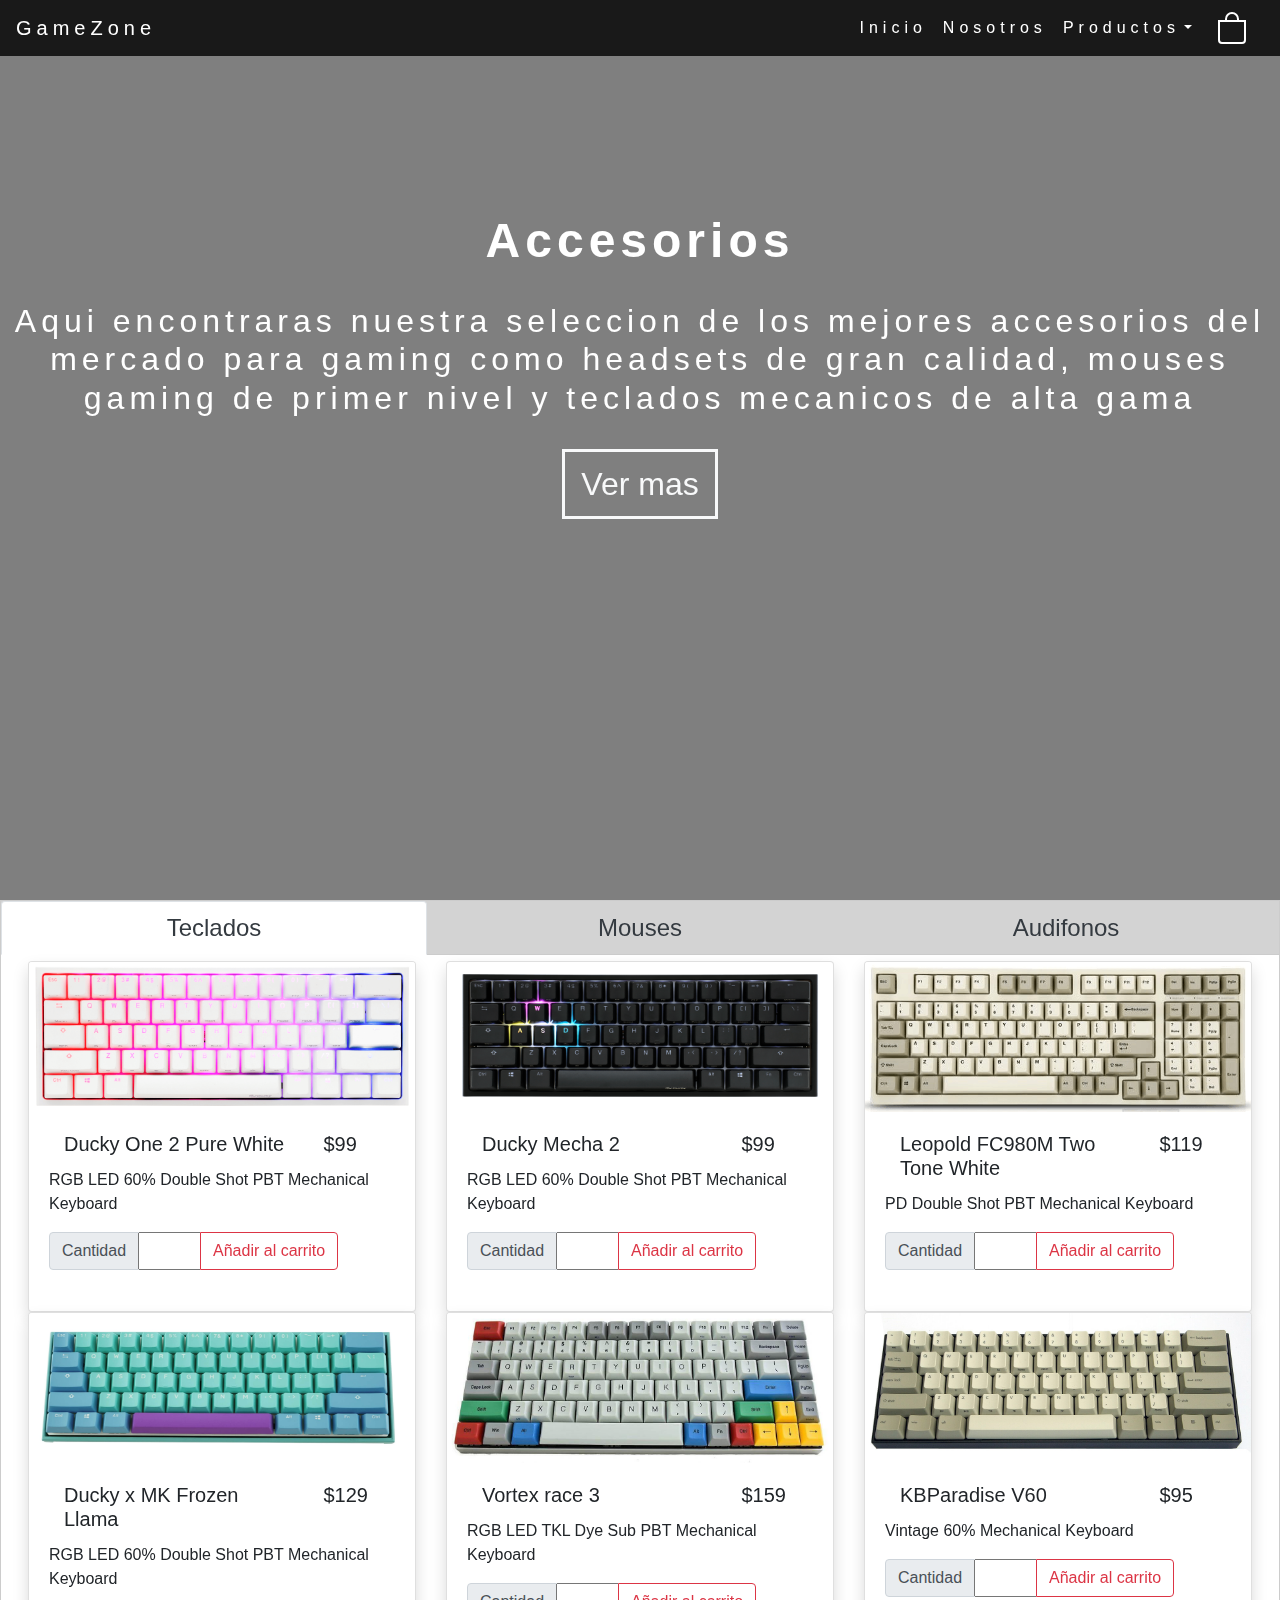
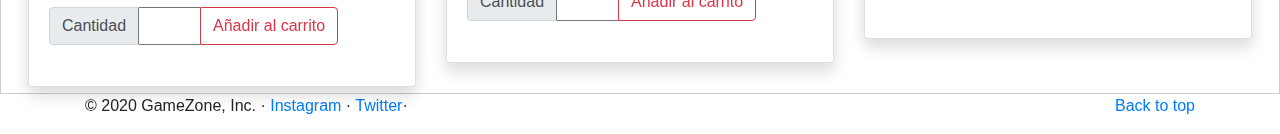
==== commit 54925d15: "removing cart function" ====
--- a/market_accesories.html
+++ b/market_accesories.html
@@ -130,7 +130,7 @@
 										</div>
 									</div>
 									<p class="card-text">RGB LED 60% Double Shot PBT Mechanical Keyboard</p>
-									<form action="crud/control.php" method="post">
+									<form action="" method="post">
 										<input hidden name="name" type="text" value="Ducky One">
 										<input hidden name="price" type="number" value="99">
 										<div class="input-group mb-3">
@@ -167,7 +167,7 @@
 										</div>
 									</div>
 									<p class="card-text">RGB LED 60% Double Shot PBT Mechanical Keyboard</p>
-									<form action="crud/control.php" method="post">
+									<form action="" method="post">
 										<input hidden name="name" type="text" value="DuckyMecha">
 										<input hidden name="price" type="number" value="99">
 										<div class="input-group mb-3">
@@ -204,7 +204,7 @@
 										</div>
 									</div>
 									<p class="card-text">PD Double Shot PBT Mechanical Keyboard</p>
-									<form action="crud/control.php" method="post">
+									<form action="" method="post">
 										<input hidden name="name" type="text" value="Leopold">
 										<input hidden name="price" type="number" value="119">
 										<div class="input-group mb-3">
@@ -244,7 +244,7 @@
 										</div>
 									</div>
 									<p class="card-text">RGB LED 60% Double Shot PBT Mechanical Keyboard</p>
-									<form action="crud/control.php" method="post">
+									<form action="" method="post">
 										<input hidden name="name" type="text" value="FrozenLlama">
 										<input hidden name="price" type="number" value="129">
 										<div class="input-group mb-3">
@@ -281,7 +281,7 @@
 										</div>
 									</div>
 									<p class="card-text">RGB LED TKL Dye Sub PBT Mechanical Keyboard</p>
-									<form action="crud/control.php" method="post">
+									<form action="" method="post">
 										<input hidden name="name" type="text" value="Vortex">
 										<input hidden name="price" type="number" value="159">
 										<div class="input-group mb-3">
@@ -320,7 +320,7 @@
 										</div>
 									</div>
 									<p class="card-text">Vintage 60% Mechanical Keyboard</p>
-									<form action="crud/control.php" method="post">
+									<form action="" method="post">
 										<input hidden name="name" type="text" value="KBParadise">
 										<input hidden name="price" type="number" value="95">
 										<div class="input-group mb-3">
@@ -364,7 +364,7 @@
 										</div>
 									</div>
 									<p class="card-text">Mouse gaming LIGHTSYNC</p>
-									<form action="crud/control.php" method="post">
+									<form action="" method="post">
 										<input hidden name="name" type="text" value="g203">
 										<input hidden name="price" type="number" value="25">
 										<div class="input-group mb-3">
@@ -402,7 +402,7 @@
 										</div>
 									</div>
 									<p class="card-text">Mouse gaming HERO</p>
-									<form action="crud/control.php" method="post">
+									<form action="" method="post">
 										<input hidden name="name" type="text" value="Leopold">
 										<input hidden name="price" type="number" value="119">
 										<div class="input-group mb-3">
@@ -440,7 +440,7 @@
 										</div>
 									</div>
 									<p class="card-text">Mouse gaming inalambrico LIGHTSPEED</p>
-									<form action="crud/control.php" method="post">
+									<form action="" method="post">
 										<input hidden name="name" type="text" value="g502">
 										<input hidden name="price" type="number" value="140">
 										<div class="input-group mb-3">
@@ -479,7 +479,7 @@
 										</div>
 									</div>
 									<p class="card-text">Mouse gaming inalambrico LIGHTSPEED</p>
-									<form action="crud/control.php" method="post">
+									<form action="" method="post">
 										<input hidden name="name" type="text" value="g604">
 										<input hidden name="price" type="number" value="110">
 										<div class="input-group mb-3">
@@ -517,7 +517,7 @@
 										</div>
 									</div>
 									<p class="card-text">Mouse gaming inalambrico LIGHTSPEED HERO</p>
-									<form action="crud/control.php" method="post">
+									<form action="" method="post">
 										<input hidden name="name" type="text" value="g703">
 										<input hidden name="price" type="number" value="110">
 										<div class="input-group mb-3">
@@ -555,7 +555,7 @@
 										</div>
 									</div>
 									<p class="card-text">Mouse gaming inalambrico LIGHTSPEED HERO</p>
-									<form action="crud/control.php" method="post">
+									<form action="" method="post">
 										<input hidden name="name" type="text" value="g903">
 										<input hidden name="price" type="number" value="175">
 										<div class="input-group mb-3">
@@ -598,7 +598,7 @@
 									</div>
 									<p class="card-text">Audífonos Bluetooth Gamer Inalámbricos Plegables con Micrófono,
 										Sonido Estéreo HD</p>
-									<form action="crud/control.php" method="post">
+									<form action="" method="post">
 										<input hidden name="name" type="text" value="b3500">
 										<input hidden name="price" type="number" value="80">
 										<div class="input-group mb-3">
@@ -637,7 +637,7 @@
 									</div>
 									<p class="card-text">Audífonos Gamer Sonido High Definition con Micrófono, Control
 										de Volumen y Luz LED, AUX 3.5mm</p>
-									<form action="crud/control.php" method="post">
+									<form action="" method="post">
 										<input hidden name="name" type="text" value="g6000">
 										<input hidden name="price" type="number" value="75">
 										<div class="input-group mb-3">
@@ -676,7 +676,7 @@
 									</div>
 									<p class="card-text">Audífonos Gamer Sonido HD Estéreo 360°, Micrófono de
 										Cancelación de Ruido y Luz LED</p>
-									<form action="crud/control.php" method="post">
+									<form action="" method="post">
 										<input hidden name="name" type="text" value="g9000">
 										<input hidden name="price" type="number" value="80">
 										<div class="input-group mb-3">
@@ -717,7 +717,7 @@
 									</div>
 									<p class="card-text">Audífonos tipo Diadema Over-Ear Plegables Sonido High
 										Definition, Manos Libres, Cable Auxiliar 3.5mm</p>
-									<form action="crud/control.php" method="post">
+									<form action="" method="post">
 										<input hidden name="name" type="text" value="RL">
 										<input hidden name="price" type="number" value="40">
 										<div class="input-group mb-3">
@@ -756,7 +756,7 @@
 									</div>
 									<p class="card-text">Audífonos Bluetooth Inalámbricos HD tipo Diadema, Manos Libres,
 										Batería de Larga Duración, Aux 3.5mm</p>
-									<form action="crud/control.php" method="post">
+									<form action="" method="post">
 										<input hidden name="name" type="text" value="RL Bluetooth">
 										<input hidden name="price" type="number" value="50">
 										<div class="input-group mb-3">
@@ -795,7 +795,7 @@
 									</div>
 									<p class="card-text">Audífonos Bluetooth Inalámbricos HD, Plegables Tipo Diadema,
 										Manos Libres, Batería Recargable</p>
-									<form action="crud/control.php" method="post">
+									<form action="" method="post">
 										<input hidden name="name" type="text" value="w1000">
 										<input hidden name="price" type="number" value="60">
 										<div class="input-group mb-3">
@@ -822,8 +822,8 @@
 
 	<footer class="container">
 		<p class="float-right"><a href="#">Back to top</a></p>
-		<p>&copy; 2020 GameZone, Inc. &middot; <a href="https://www.instagram.com/roge.dev/?hl=es-la"
-				target="_blank">Instagram</a> &middot; <a href="https://twitter.com/rogedev"
+		<p>&copy; 2020 GameZone, Inc. &middot; <a href="#"
+				target="_blank">Instagram</a> &middot; <a href="#"
 				target="_blank">Twitter</a>&middot;</p>
 	</footer>
 
--- a/css/styles.css
+++ b/css/styles.css
@@ -76,7 +76,7 @@
 @media (max-width: 768px) {
 	.navbar-brand {
 		position: absolute;
-		left: 38%;
+		left: 31%;
 		top: 10px;
 	}
 
@@ -187,4 +187,9 @@
 	.imgorder {
 		left: 5%;
 	}
+#myTab .nav-item {
+
+	font-size: 1em;
+
+}
 }